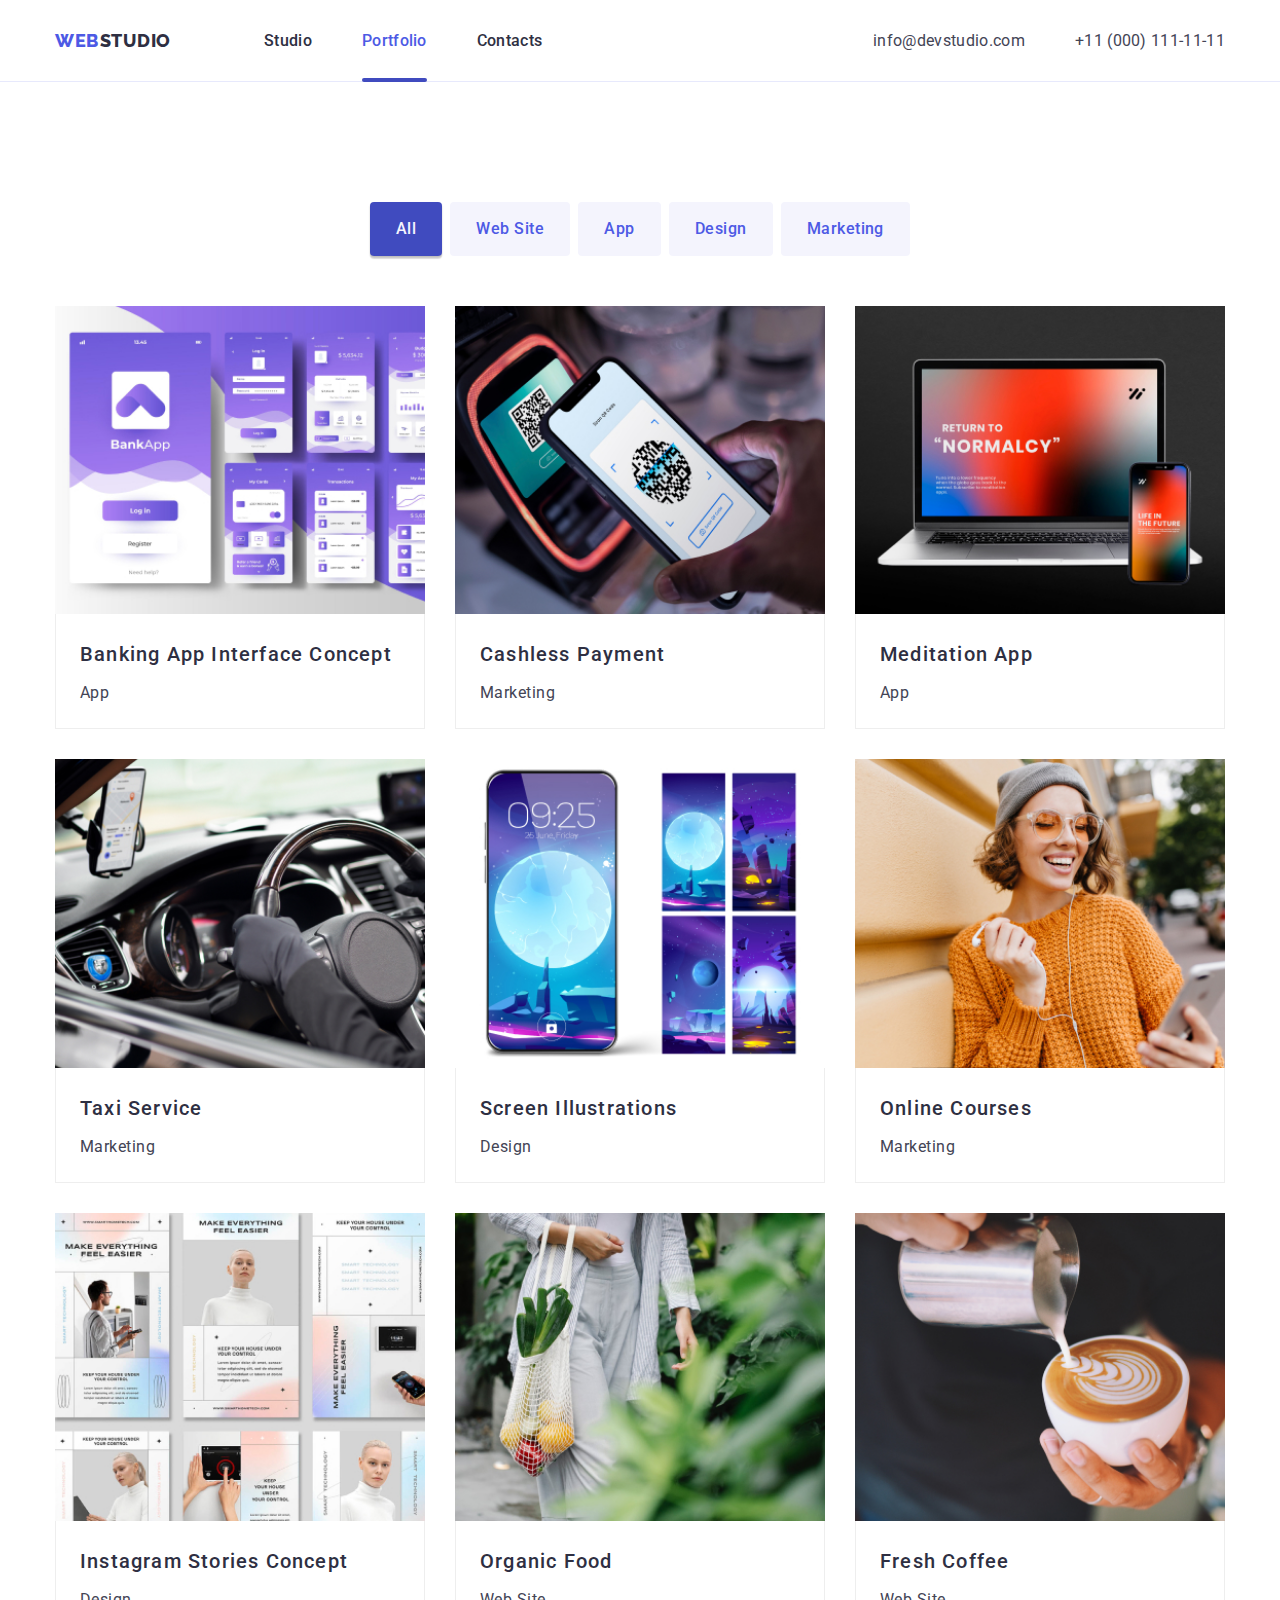
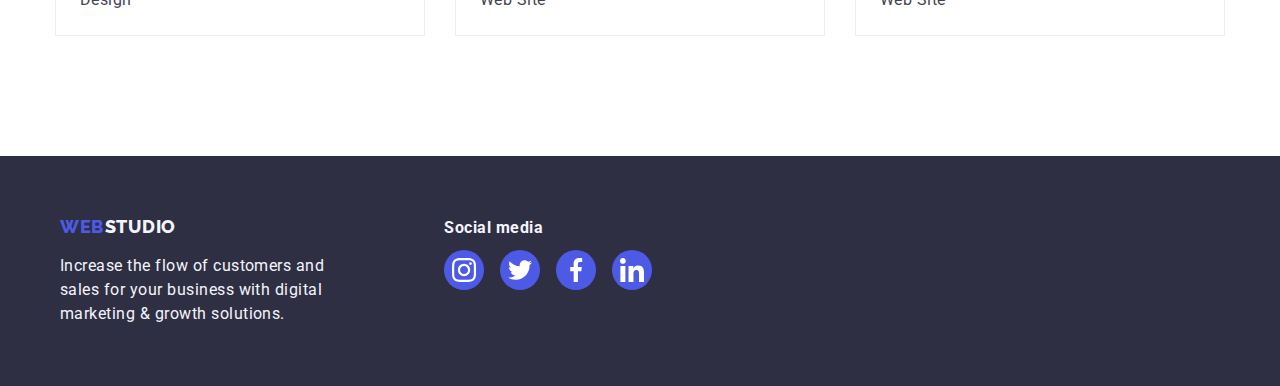
==== portfolio.html @ b4becb07 "hw5-to-hw6" ====
<!DOCTYPE html>
<html lang="en">
  <head>
    <meta charset="UTF-8" />
    <meta name="viewport" content="width=device-width, initial-scale=1.0" />
    <title>Portfolio</title>

    <!--CSS Normalize-->
    <link
      rel="stylesheet"
      href="https://cdnjs.cloudflare.com/ajax/libs/modern-normalize/2.0.0/modern-normalize.min.css"
    />
    <!--CSS-->
    <link rel="stylesheet" href="./css/style.css" />
    <link rel="preconnect" href="https://fonts.googleapis.com" />
    <link rel="preconnect" href="https://fonts.gstatic.com" crossorigin />
    <link
      rel="stylesheet"
      href="https://fonts.googleapis.com/css2?family=Raleway:wght@800&family=Roboto:wght@400;500;700;900&display=swap"
    />
  </head>
  <body>
    <!--Header-->
    <header class="page-header">
      <div class="container menu">
        <!--Navigation-->
        <nav class="navigation">
          <a class="logo-link" href="#">
            <span class="logo">WEB</span>
            <span class="studio">STUDIO</span>
          </a>

          <ul class="nav-menu list">
            <li class="item">
              <a class="page link" href="./index.html">Studio</a>
            </li>
            <li class="item">
              <a class="page link current" href="./portfolio.html">Portfolio</a>
            </li>
            <li class="item">
              <a class="page link" href="#">Contacts</a>
            </li>
          </ul>
        </nav>

        <!--Contacts-->
        <ul class="contacts-menu list">
          <li class="item">
            <a class="contact link" href="mailto:info@devstudio.com"
              >info@devstudio.com</a
            >
          </li>
          <li class="item">
            <a class="contact link" href="tel:+110001111111"
              >+11 (000) 111-11-11</a
            >
          </li>
        </ul>
      </div>
    </header>

    <main>
      <!--Section 1-->
      <section class="section">
        <div class="container">
          <ul class="filters list">
            <li class="space">
              <button type="button" class="button filter current">All</button>
            </li>
            <li class="space">
              <button type="button" class="button filter">Web Site</button>
            </li>
            <li class="space">
              <button type="button" class="button filter">App</button>
            </li>
            <li class="space">
              <button type="button" class="button filter">Design</button>
            </li>
            <li class="space">
              <button type="button" class="button filter">Marketing</button>
            </li>
          </ul>
          <!--Projecter-->
          <ul class="projects list">
            <li class="project-card">
              <a href="#" class="project link">
                <div class="card-overlay">
                  <img
                    src="./images/portfolio-images/banking-app.jpg"
                    alt="banking-app"
                    width="370"
                    height="294"
                  />
                  <p class="card-text">
                    14 Stylish and User-Friendly App Design Concepts · Task
                    Manager App · Calorie Tracker App · Exotic Fruit Ecommerce
                    App · Cloud Storage App
                  </p>
                </div>
                <div class="substrate">
                  <h2 class="name">Banking App Interface Concept</h2>
                  <p class="type">App</p>
                </div>
              </a>
            </li>
            <li class="project-card">
              <a href="#" class="project link">
                <div class="card-overlay">
                  <img
                    src="./images/portfolio-images/cashless-payment.jpg"
                    alt="cashless-payment"
                    width="370"
                    height="294"
                  />
                  <p class="card-text">
                    14 Stylish and User-Friendly App Design Concepts · Task
                    Manager App · Calorie Tracker App · Exotic Fruit Ecommerce
                    App · Cloud Storage App
                  </p>
                </div>
                <div class="substrate">
                  <h2 class="name">Cashless Payment</h2>
                  <p class="type">Marketing</p>
                </div>
              </a>
            </li>
            <li class="project-card">
              <a href="#" class="project link">
                <div class="card-overlay">
                  <img
                    src="./images/portfolio-images/meditation-app.jpg"
                    alt="meditation-app"
                    width="370"
                    height="294"
                  />
                  <p class="card-text">
                    14 Stylish and User-Friendly App Design Concepts · Task
                    Manager App · Calorie Tracker App · Exotic Fruit Ecommerce
                    App · Cloud Storage App
                  </p>
                </div>
                <div class="substrate">
                  <h2 class="name">Meditation App</h2>
                  <p class="type">App</p>
                </div>
              </a>
            </li>
            <li class="project-card">
              <a href="#" class="project link">
                <div class="card-overlay">
                  <img
                    src="./images/portfolio-images/taxi-service.jpg"
                    alt="taxi-service"
                    width="370"
                    height="294"
                  />
                  <p class="card-text">
                    14 Stylish and User-Friendly App Design Concepts · Task
                    Manager App · Calorie Tracker App · Exotic Fruit Ecommerce
                    App · Cloud Storage App
                  </p>
                </div>
                <div class="substrate">
                  <h2 class="name">Taxi Service</h2>
                  <p class="type">Marketing</p>
                </div>
              </a>
            </li>
            <li class="project-card">
              <a href="#" class="project link">
                <div class="card-overlay">
                  <img
                    src="./images/portfolio-images/screen-illustrations.jpg"
                    alt="screen-illustrations"
                    width="370"
                    height="294"
                  />
                  <p class="card-text">
                    14 Stylish and User-Friendly App Design Concepts · Task
                    Manager App · Calorie Tracker App · Exotic Fruit Ecommerce
                    App · Cloud Storage App
                  </p>
                </div>
                <div class="substrate">
                  <h2 class="name">Screen Illustrations</h2>
                  <p class="type">Design</p>
                </div>
              </a>
            </li>
            <li class="project-card">
              <a href="#" class="project link">
                <div class="card-overlay">
                  <img
                    src="./images/portfolio-images/online-courses.jpg"
                    alt="online-courses"
                    width="370"
                    height="294"
                  />
                  <p class="card-text">
                    14 Stylish and User-Friendly App Design Concepts · Task
                    Manager App · Calorie Tracker App · Exotic Fruit Ecommerce
                    App · Cloud Storage App
                  </p>
                </div>
                <div class="substrate">
                  <h2 class="name">Online Courses</h2>
                  <p class="type">Marketing</p>
                </div>
              </a>
            </li>
            <li class="project-card">
              <a href="#" class="project link">
                <div class="card-overlay">
                  <img
                    src="./images/portfolio-images/instagram-stories.jpg"
                    alt="instagram-stories"
                    width="370"
                    height="294"
                  />
                  <p class="card-text">
                    14 Stylish and User-Friendly App Design Concepts · Task
                    Manager App · Calorie Tracker App · Exotic Fruit Ecommerce
                    App · Cloud Storage App
                  </p>
                </div>
                <div class="substrate">
                  <h2 class="name">Instagram Stories Concept</h2>
                  <p class="type">Design</p>
                </div>
              </a>
            </li>
            <li class="project-card">
              <a href="#" class="project link">
                <div class="card-overlay">
                  <img
                    src="./images/portfolio-images/organic-food.jpg"
                    alt="organic-food"
                    width="370"
                    height="294"
                  />
                  <p class="card-text">
                    14 Stylish and User-Friendly App Design Concepts · Task
                    Manager App · Calorie Tracker App · Exotic Fruit Ecommerce
                    App · Cloud Storage App
                  </p>
                </div>
                <div class="substrate">
                  <h2 class="name">Organic Food</h2>
                  <p class="type">Web Site</p>
                </div>
              </a>
            </li>
            <li class="project-card">
              <a href="#" class="project link">
                <div class="card-overlay">
                  <img
                    src="./images/portfolio-images/fresh-coffee.jpg"
                    alt="fresh-coffee"
                    width="370"
                    height="294"
                  />
                  <p class="card-text">
                    14 Stylish and User-Friendly App Design Concepts · Task
                    Manager App · Calorie Tracker App · Exotic Fruit Ecommerce
                    App · Cloud Storage App
                  </p>
                </div>
                <div class="substrate">
                  <h2 class="name">Fresh Coffee</h2>
                  <p class="type">Web Site</p>
                </div>
              </a>
            </li>
          </ul>
        </div>
      </section>
    </main>

    <!--Footer-->
    <footer class="page-footer bg-footer">
      <div class="container">
        <div class="footer">
          <div class="footer-links">
            <a class="logo-link" href="#">
              <span class="logo">WEB</span>
              <span class="studio-footer">STUDIO</span>
            </a>

            <p class="footer-description">
              Increase the flow of customers and <br />
              sales for your business with digital <br />
              marketing & growth solutions.
            </p>
          </div>

          <div class="footer-block">
            <b class="social-footer">Social media</b>
            <ul class="team-social-list list">
              <li class="team-social-item">
                <a
                  class="team-social-link link"
                  href="https://instagram.com"
                  target="_blank"
                  rel="noopener noreferrer"
                >
                  <svg class="team-social-icon" width="24" height="24">
                    <use href="./images/icons.svg#icon-instagram"></use>
                  </svg>
                </a>
              </li>
              <li class="team-social-item">
                <a
                  class="team-social-link link"
                  href="https://twitter.com"
                  target="_blank"
                  rel="noopener noreferrer"
                >
                  <svg class="team-social-icon" width="24" height="24">
                    <use href="./images/icons.svg#icon-twitter"></use>
                  </svg>
                </a>
              </li>
              <li class="team-social-item">
                <a
                  class="team-social-link link"
                  href="https://facebook.com"
                  target="_blank"
                  rel="noopener noreferrer"
                >
                  <svg class="team-social-icon" width="24" height="24">
                    <use href="./images/icons.svg#icon-facebook"></use>
                  </svg>
                </a>
              </li>
              <li class="team-social-item">
                <a
                  class="team-social-link link"
                  href="https://linkedin.com"
                  target="_blank"
                  rel="noopener noreferrer"
                >
                  <svg class="team-social-icon" width="24" height="24">
                    <use href="./images/icons.svg#icon-linkedin"></use>
                  </svg>
                </a>
              </li>
            </ul>
          </div>
        </div>
      </div>
    </footer>
  </body>
</html>
---- css/style.css ----
:root {
  --iris: #4d5ae5;
  --navyblue: #2e2f42;
  --slate: #434455;
  --white: #fff;
  --cloud: #f4f4fd;
  --cornflower: #e7e9fc;
  --ocean: #404bbf;
  --green: #31d0aa;
  --lightslate: #8e8f99;
}

/*CSS RESET*/

p,
h1,
h2,
h3,
h4,
h5,
h6 {
  margin: 0;
}

ul,
ol {
  margin: 0;
  padding: 0;
}

html {
  box-sizing: border-box;
}

*,
*::before,
*::after {
  box-sizing: inherit;
}

img {
  max-width: 100%;
  height: auto;
  display: block;
}

.link {
  text-decoration: none;
  color: inherit;
}

.list {
  list-style: none;
}

body {
  font-family: "Roboto", sans-serif;
  font-size: 16px;
  letter-spacing: 0.03em;
  color: var(--slate);
  background-color: var(--white);
}

.container {
  width: 1200px;
  padding: 0 15px;
  margin: 0 auto;
}

/*Header*/

.page-header {
  border-bottom: 1px solid var(--cornflower);
}

.menu,
.navigation,
.nav-menu,
.contacts-menu {
  display: flex;
  align-items: center;
}

.logo-link {
  text-decoration: none;
  font-family: "Raleway", sans-serif;
  font-size: 0;
  font-weight: 800;
}

.logo-link > span {
  font-size: 18px;
  line-height: 1.17;
  letter-spacing: 0.04em;
}

.logo {
  color: var(--iris);
}

.studio {
  color: var(--navyblue);
}

.nav-menu {
  margin-left: 93px;
}

.nav-menu .page {
  position: relative;
}

.page::after {
  content: "";
  width: 0;
  position: absolute;
  height: 4px;
  border-radius: 2px;
  left: 0;
  bottom: -1px;
  transition: width 250ms ease-in-out, background-color 250ms ease-in-out;
}

.page.current::after {
  content: "";
  width: 100%;
  position: absolute;
  height: 4px;
  border-radius: 2px;
  left: 0;
  bottom: -1px;
  background-color: var(--ocean);
  border-color: var(--ocean);
}

.page:hover::after,
.page:focus::after {
  width: 100%;
  background-color: var(--ocean);
  border-color: var(--ocean);
}

.nav-menu .page.current:hover::after,
.nav-menu .page.current:focus::after {
  width: 100%;
}

.nav-menu .page,
.contacts-menu .contact {
  text-decoration: none;
  color: var(--navyblue);
  font-weight: 500;
  font-size: 16px;
  line-height: 1.14;
  letter-spacing: 0.02em;
  display: block;
  padding-top: 32px;
  padding-bottom: 31px;
  transition: color 250ms ease-in-out;
}

.contacts-menu .contact {
  color: var(--slate);
  font-weight: 400;
}

.nav-menu .page:hover,
.nav-menu .page:focus,
.nav-menu .page.current,
.contacts-menu .contact:hover,
.contacts-menu .contact:focus {
  color: var(--iris);
}

/*Contacts*/
.contacts-menu {
  margin-left: auto;
}

.nav-menu .item:not(:last-child),
.contacts-menu .item:not(:last-child) {
  margin-right: 50px;
}

.contacts-menu .contact {
  color: var(--slate);
  font-weight: 400;
}

/*Section 1*/

.bg-hero {
  background-color: var(--navyblue);
}

.hero {
  padding: 200px 0;
  text-align: center;
  height: 600px;

  background-image: linear-gradient(
      rgba(46, 47, 66, 0.7),
      rgba(46, 47, 66, 0.7)
    ),
    url(../images/hero-bg.png);
  background-repeat: no-repeat;
  background-position: center;
  background-size: cover;
}

.hero-title {
  font-size: 56px;
  text-align: center;
  line-height: 1.07;
  letter-spacing: 0.04em;
  font-weight: 700;
  color: var(--white);
  margin-bottom: 30px;
}

.button {
  border-color: transparent;
  font-family: inherit;
  font-weight: 500;
  border-radius: 4px;
  letter-spacing: 0.03em;
  cursor: pointer;
  font-size: 16px;

  transition: background-color 250ms cubic-bezier(0.4, 0, 0.2, 1),
    box-shadow 250ms cubic-bezier(0.4, 0, 0.2, 1);
}

.button.primary {
  background-color: var(--iris);
  color: var(--white);
  line-height: 1.87;
  letter-spacing: 0.06em;
  padding: 16px 32px;
  box-shadow: 0px 4px 4px rgba(0, 0, 0, 0.15);
}

.button.primary:hover,
.button.primary:focus {
  background-color: var(--ocean);
  box-shadow: 0px 3px 1px rgba(0, 0, 0, 0.1), 0px 1px 2px rgba(0, 0, 0, 0.8),
    0px 2px 2px rgba(0, 0, 0, 0.12);
}

.filters {
  display: flex;
  justify-content: center;
  margin-bottom: 50px;
}

.filters .space + .space {
  margin-left: 8px;
}

.button.filter {
  background-color: var(--cloud);
  color: var(--iris);
  line-height: 1.62;
  padding: 12px 24px;
}

.button.filter:hover,
.button.filter:focus,
.button.filter.current {
  background-color: var(--ocean);
  color: var(--cloud);
  box-shadow: 0px 3px 1px rgba(0, 0, 0, 0.1), 0px 1px 2px rgba(0, 0, 0, 0.08),
    0px 2px 2px rgba(0, 0, 0, 0.12);
}

/*Section 2*/

.benefits .title {
  color: var(--navyblue);
  font-size: 20px;
  font-weight: 500;
  margin-bottom: 10px;
  line-height: 1.14;
}

.benefits .description {
  color: var(--slate);
  font-size: 16px;
  font-weight: 400;
  line-height: 1.71;
}

.benefits {
  display: flex;
  flex-wrap: wrap;
  margin-left: -30px;
  margin-top: -30px;
}

.benefits .item {
  flex-basis: calc(100% / 4 - 30px);
  margin-left: 30px;
  margin-top: 30px;
}

/*Section 2 SVG*/

.benefits-container {
  width: 264px;
  height: 112px;

  border-radius: 4px;
  background-color: var(--cloud);

  display: flex;
  align-items: center;
  justify-content: center;

  margin-bottom: 8px;
}

.benefits-icon {
  fill: currentColor;
}

/*Section 3*/

.section {
  padding-top: 120px;
  padding-bottom: 120px;
}

.section.no-top-padding {
  padding-top: 0;
}

.section-title {
  color: var(--navyblue);
  text-align: center;
  font-size: 36px;
  font-weight: 700;
  line-height: 1.17;
  margin-bottom: 50px;
}

.what-we-do {
  display: flex;
  flex-wrap: wrap;
  margin-left: -30px;
  margin-top: -30px;
}

.what-we-do .item {
  flex-basis: calc(100% / 3 - 30px);
  margin-left: 30px;
  margin-top: 30px;
}

/*Section 4*/

.bg-team {
  background-color: var(--cloud);
}

.team {
  display: flex;
  flex-wrap: wrap;
  margin-top: -30px;
  margin-left: -30px;
}

.team .item {
  flex-basis: calc(100% / 4 - 30px);
  margin-left: 30px;
  padding-bottom: 30px;
  background-color: var(--white);
  border-radius: 0px 0px 4px 4px;
  box-shadow: 0px 3px 1px rgba(0, 0, 0, 0.1), 0px 1px 2px rgba(0, 0, 0, 0.08),
    0px 2px 2px rgba(0, 0, 0, 0.12);
}

.team .name,
.team .position {
  text-align: center;
  line-height: 1.19;
}

.team .name {
  color: var(--navyblue);
  font-size: 20px;
  font-weight: 500;
  letter-spacing: 0.02em;
  padding-top: 30px;
  padding-bottom: 10px;
}

.team .position {
  color: var(--slate);
  font-size: 16px;
  font-weight: 400;
}

/*Section 4 SVG*/

.team-social-list {
  display: flex;
  justify-content: center;

  gap: 24px;
  padding-top: 10px;
}

.team-social-item {
  width: 40px;
  height: 40px;
}

.team-social-link {
  width: 100%;
  height: 100%;
  border-radius: 50%;

  color: var(--white);
  background-color: var(--iris);

  display: flex;
  align-items: center;
  justify-content: center;

  transition: background-color 250ms cubic-bezier(0.4, 0, 0.2, 1);
}

.team-social-icon {
  fill: currentColor;
}

.team-social-link:hover,
.team-social-link:focus {
  background-color: var(--ocean);
}

.substrate {
  background-color: var(--white);
  padding: 20px 24px;
  border: 1px solid #eeeeee;
  border-top: 0;
}

.projects.list {
  display: flex;
  flex-wrap: wrap;
  margin-left: -30px;
  margin-top: -30px;
}

.project-card {
  flex-basis: calc(100% / 3 - 30px);
  margin-left: 30px;
  margin-top: 30px;

  transition: box-shadow 250ms cubic-bezier(0.4, 0, 0.2, 1);
}

.project-card:hover {
  box-shadow: 0px 2px 1px 0px rgba(46, 47, 66, 0.08),
    0px 1px 1px 0px rgba(46, 47, 66, 0.16),
    0px 1px 6px 0px rgba(46, 47, 66, 0.08);
}

.card-overlay {
  position: relative;
  overflow: hidden;
}

.card-text {
  position: absolute;
  top: 0;
  height: 100%;
  width: 100%;
  padding: 40px;
  font-size: 16px;
  color: var(--cloud);
  background-color: var(--iris);

  transform: translateY(101%);
  transition: transform 250ms ease-in-out;
}

.project-card:hover .card-text {
  transform: translateY(0);
}

.project .name {
  font-size: 20px;
  font-weight: 500;
  line-height: 2;
  letter-spacing: 0.06em;
  color: var(--navyblue);
  margin-bottom: 4px;
}

.project .type {
  color: var(--slate);
  font-weight: 400;
  font-size: 16px;
  line-height: 1.87;
}

/*Section 5 Customers*/

.customers-list {
  display: flex;
  gap: 30px;
}

.customers-item {
  flex-basis: calc(100% / 6 - 25px);
  height: 90px;
}

.customers-link {
  width: 100%;
  height: 100%;
  border-radius: 4px;
  border: 1px solid var(--lightslate);

  color: var(--lightslate);

  display: flex;
  align-items: center;
  justify-content: center;

  transition: color 250ms cubic-bezier(0.4, 0, 0.2, 1),
    border-color 250ms cubic-bezier(0.4, 0, 0.2, 1);
}

.customers-icon {
  fill: currentColor;
  width: 100px;
  height: 60px;
}

.customers-link:hover,
.customers-link:focus {
  color: var(--ocean);
  border-color: var(--ocean);
}

/*Footer*/

.studio-footer {
  color: var(--cloud);
}

.footer-description {
  color: var(--cloud);
  line-height: 1.5;
  font-size: 16px;
  padding-top: 17px;
}

.page-footer {
  padding: 60px 0 60px 60px;
  background-color: var(--navyblue);
}

/*Social Media Footer*/

.footer {
  display: flex;
  flex-wrap: wrap;
  margin-top: -12px;
  margin-left: -50px;
  align-items: baseline;
}

.social-footer {
  color: var(--cloud);
  line-height: 1.5;
}

.footer-block {
  margin-left: 120px;
}

.footer-links {
  margin-top: 12px;
  margin-left: 25px;
}

.footer-block .team-social-list {
  display: flex;
  justify-content: center;
  gap: 16px;
  padding-top: 10px;
}

.footer-block .team-social-link:hover,
.team-social-link:focus {
  background-color: var(--green);
}

/* MODAL WINDOW */

.backdrop {
  position: fixed;
  top: 0%;
  left: 0;
  width: 100%;
  height: 100%;
  background-color: rgba(0, 0, 0, 0.2);
  opacity: 1;

  transition: opacity 250ms cubic-bezier(0.4, 0, 0.2, 1);
}

.modal {
  position: absolute;
  top: 50%;
  left: 50%;
  border-radius: 4px;
  min-width: 408px;
  min-height: 584px;
  background-color: var(--white);

  transform: translate(-50%, -50%) scale(1);
  transition: transform 250ms cubic-bezier(0.4, 0, 0.2, 1);
}

.backdrop.is-hidden .modal {
  transform: translate(-50%, -50) scale(0);
}

.modal-close {
  position: absolute;
  top: 24px;
  right: 24px;
  padding: 0px;

  display: flex;
  justify-content: center;
  align-items: center;

  width: 24px;
  height: 24px;

  background-color: var(--cornflower);
  color: black;
  border: 1px solid rgba(0, 0, 0, 0.1);
  border-radius: 15px;
  cursor: pointer;

  transition: color 250ms cubic-bezier(0.4, 0, 0.2, 1),
    background-color 250ms ease-in-out;
}

.modal-close-icon {
  fill: currentColor;
}

.modal-close:hover,
.modal-close:focus {
  color: var(--white);
  background-color: var(--ocean);
}

.is-hidden {
  visibility: none;
  opacity: 0;
  pointer-events: none;
}
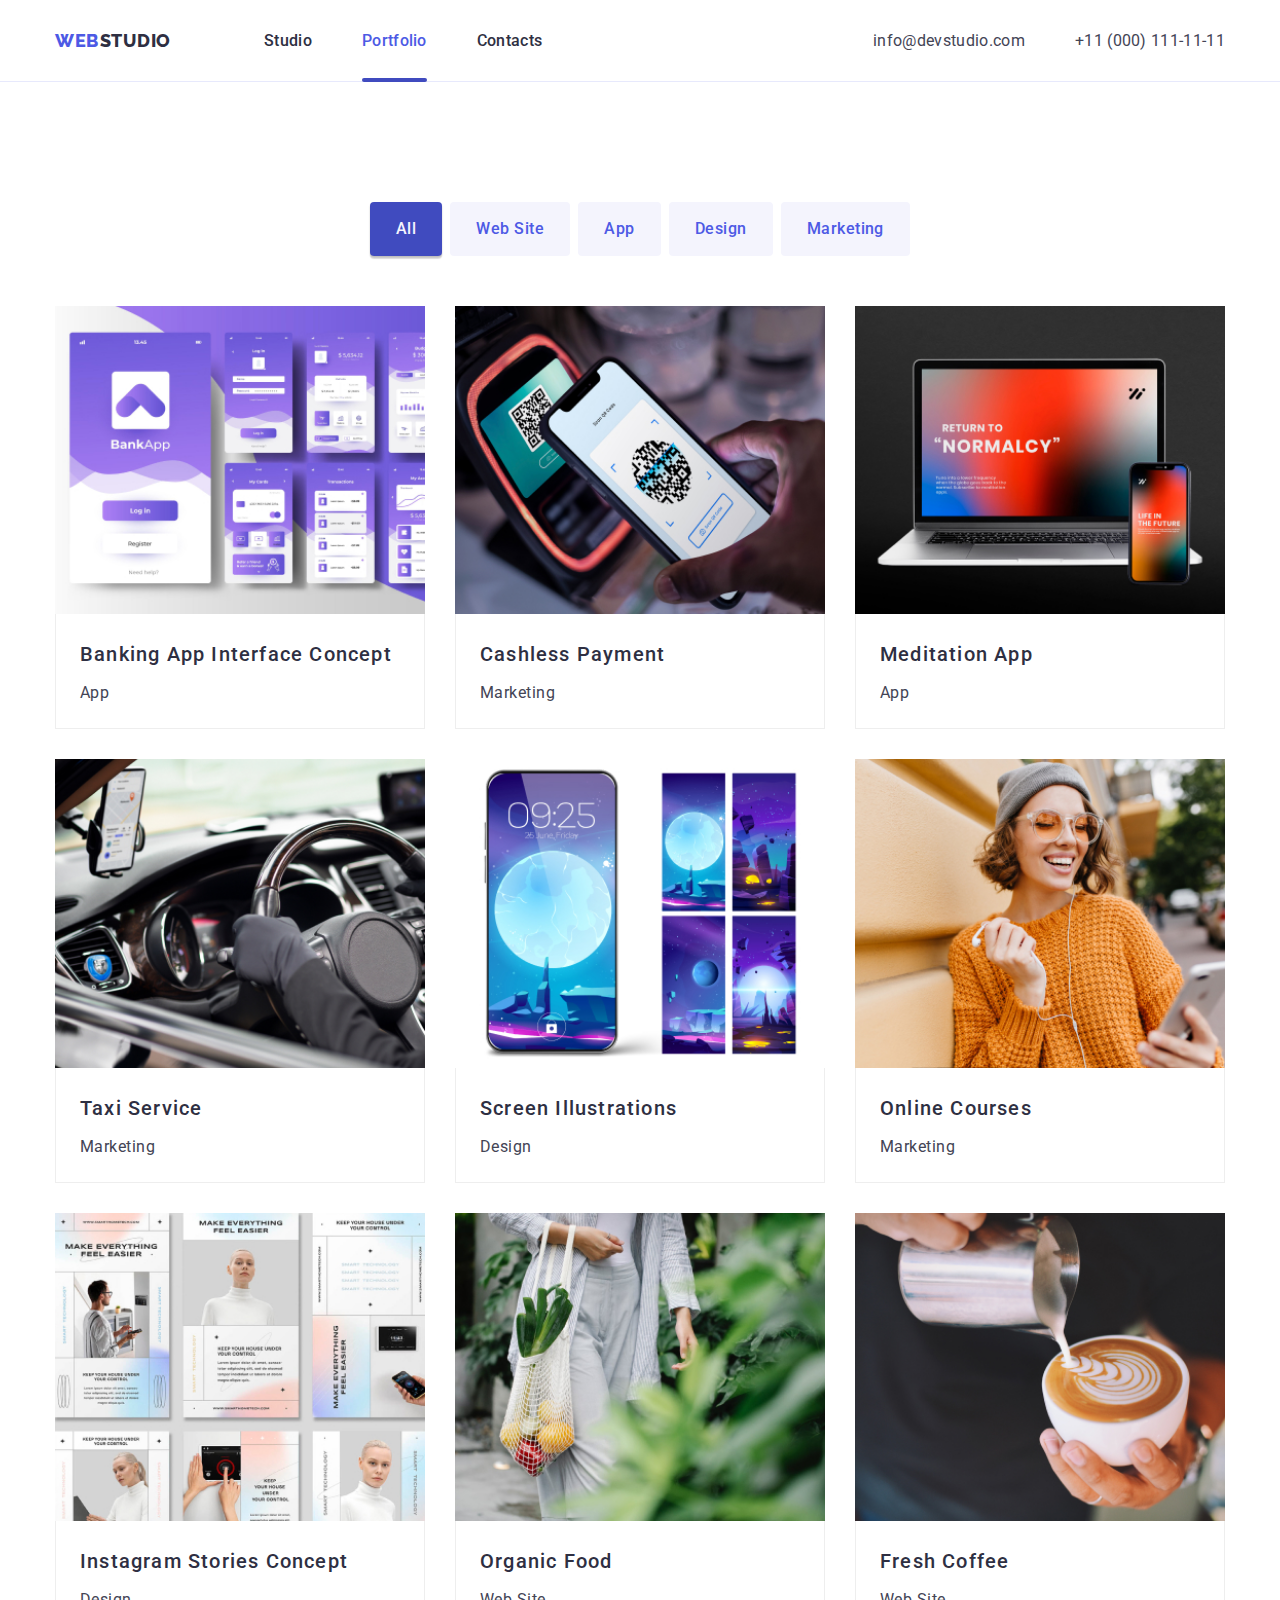
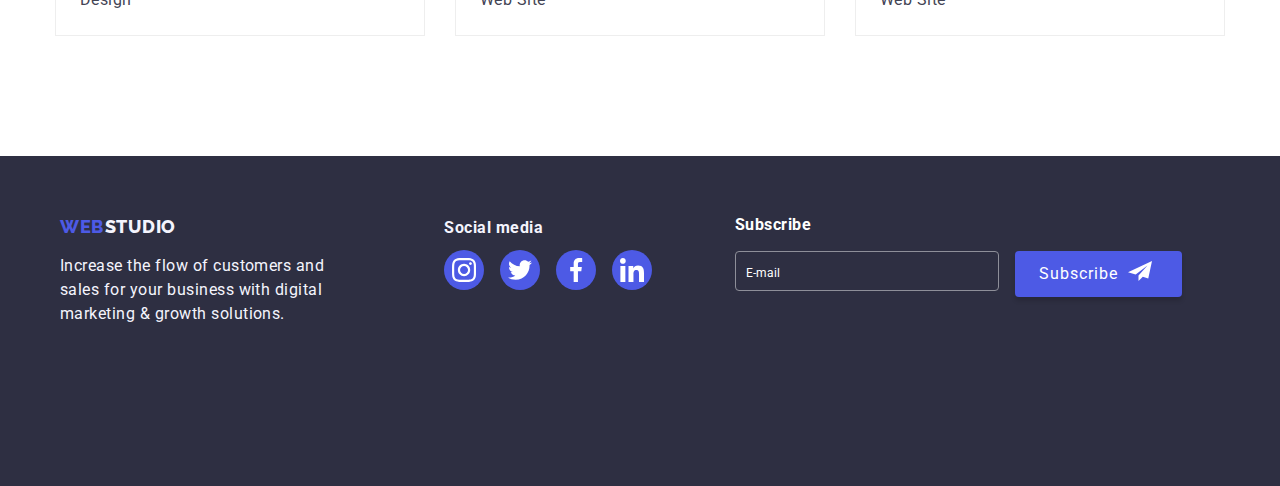
==== commit a53f4ee6: "HW6 update subscribe footer" ====
--- a/portfolio.html
+++ b/portfolio.html
@@ -347,6 +347,31 @@
             </ul>
           </div>
         </div>
+
+        <!-- Subscribe Form -->
+        <div class="subscribe-footer">
+          <b class="subscribe-title">Subscribe</b>
+          <form name="email-form">
+            <div class="email-wrap">
+              <label class="email-field">
+                <input
+                  class="email-input"
+                  type="text"
+                  name="email-name"
+                  placeholder="E-mail"
+                />
+              </label>
+            </div>
+            <div class="subscribe-block">
+              <button class="subscribe-modal" type="submit">
+                Subscribe
+                <svg class="subscribe-icon" width="24" height="24">
+                  <use href="./images/icons.svg#icon-subscribe"></use>
+                </svg>
+              </button>
+            </div>
+          </form>
+        </div>
       </div>
     </footer>
   </body>
--- a/css/style.css
+++ b/css/style.css
@@ -600,6 +600,84 @@
   background-color: var(--green);
 }
 
+/* Subscribe Footer */
+.subscribe-footer {
+  position: relative;
+  display: flex;
+  flex-wrap: wrap;
+  margin-bottom: 100px;
+  margin-left: 650px;
+  align-items: baseline;
+}
+
+.subscribe-title {
+  position: absolute;
+  margin-top: -110px;
+  color: var(--white);
+}
+
+.email-wrap {
+  position: relative;
+  display: flex;
+}
+
+.email-field {
+  position: absolute;
+  margin-top: -75px;
+}
+
+.email-input {
+  display: block;
+  border: 1px solid var(--lightslate);
+  border-radius: 4px;
+  width: 264px;
+  height: 40px;
+  padding: 10px;
+  background-color: transparent;
+  outline: transparent;
+  color: var(--white);
+
+  transition: border-color 250ms cubic-bezier(0.4, 0, 0.2, 1);
+}
+
+.email-input::placeholder {
+  font-size: 12px;
+  color: var(--white);
+}
+
+.subscribe-block {
+  position: relative;
+}
+
+.subscribe-modal {
+  position: absolute;
+  margin: -75px 0 0 280px;
+  background-color: var(--iris);
+  color: var(--white);
+  line-height: 1.87;
+  letter-spacing: 0.06em;
+
+  border: 4px;
+  border-radius: 4px;
+  padding: 8px 64px 8px 24px;
+  box-shadow: 0px 4px 4px rgba(0, 0, 0, 0.15);
+
+  transition: background-color 250ms cubic-bezier(0.4, 0, 0.2, 1);
+}
+
+.subscribe-modal:hover,
+.subscribe-modal:focus {
+  background-color: var(--ocean);
+  box-shadow: 0px 3px 1px rgba(0, 0, 0, 0.1), 0px 1px 2px rgba(0, 0, 0, 0.8),
+    0px 2px 2px rgba(0, 0, 0, 0.12);
+}
+
+.subscribe-icon {
+  fill: var(--white);
+  position: absolute;
+  margin-left: 10px;
+}
+
 /* MODAL WINDOW */
 
 .backdrop {
@@ -615,6 +693,8 @@
 }
 
 .modal {
+  padding: 40px;
+
   position: absolute;
   top: 50%;
   left: 50%;
@@ -627,6 +707,14 @@
   transition: transform 250ms cubic-bezier(0.4, 0, 0.2, 1);
 }
 
+.modal-title {
+  font-weight: 700;
+  font-size: 20px;
+  text-align: center;
+  color: var(--navyblue);
+  margin: 24px 0 34px 0;
+}
+
 .backdrop.is-hidden .modal {
   transform: translate(-50%, -50) scale(0);
 }
@@ -669,3 +757,121 @@
   opacity: 0;
   pointer-events: none;
 }
+
+/* MODAL FORM */
+
+.form-field {
+  display: block;
+  position: relative;
+}
+
+.form-label {
+  position: absolute;
+  top: -16px;
+  font-size: 12px;
+  line-height: 0.87px;
+  letter-spacing: 0.01em;
+}
+
+.form-input,
+.form-textarea {
+  display: block;
+  width: 100%;
+  margin-bottom: 29px;
+  padding: 11px 16px 11px 40px;
+  border: 1px solid rgba(46, 47, 66, 0.4);
+  border-radius: 4px;
+
+  line-height: 0.87px;
+  letter-spacing: 0.01em;
+
+  color: var(--navyblue);
+  transition: border-color 250ms cubic-bezier(0.4, 0, 0.2, 1);
+}
+
+.form-input:hover,
+.form-input:focus,
+.form-textarea:hover,
+.form-textarea:focus {
+  outline: none;
+  border-color: var(--iris);
+}
+
+.form-textarea {
+  padding-left: 16px;
+  height: 120px;
+  resize: none;
+}
+
+.form-textarea::placeholder {
+  color: var(--lightslate);
+  font-size: 12px;
+}
+
+.form-icon {
+  position: absolute;
+  top: 50%;
+  left: 12px;
+  transform: translateY(-50%);
+  fill: var(--navyblue);
+  transition: fill 250ms cubic-bezier(0.4, 0, 0.2, 1);
+}
+
+.form-input:hover + .form-icon,
+.form-input:focus + .form-icon {
+  fill: var(--iris);
+}
+
+.form-agreement {
+  display: flex;
+  justify-content: center;
+  align-items: center;
+  margin-bottom: 34px;
+  margin-left: -12px;
+}
+
+.form-checkbox-icon {
+  fill: none;
+  border: 2px solid var(--navyblue, rgba(46, 47, 66, 0.4));
+  border-radius: 2px;
+  margin-right: 7px;
+
+  transition: border-color 250ms cubic-bezier(0.4, 0, 0.2, 1),
+    background-color 250ms cubic-bezier(0.4, 0, 0.2, 1),
+    fill 250ms cubic-bezier(0.4, 0, 0.2, 1);
+}
+
+.form-checkbox:checked + .form-checkbox-icon {
+  background-color: var(--iris);
+  border-color: var(--iris);
+  fill: var(--white);
+}
+
+.form-terms {
+  color: var(--iris);
+}
+
+.button-modal {
+  display: block;
+  margin: 0 auto;
+  margin-top: 24px;
+
+  background-color: var(--iris);
+  color: var(--white);
+  line-height: 1.87;
+  letter-spacing: 0.06em;
+
+  border: 4px;
+  border-radius: 4px;
+  padding: 16px 64px;
+  box-shadow: 0px 4px 4px rgba(0, 0, 0, 0.15);
+
+  transition: background-color 250ms cubic-bezier(0.4, 0, 0.2, 1);
+}
+
+.button-modal:hover,
+.button-modal:focus {
+  background-color: var(--ocean);
+  box-shadow: 0px 3px 1px rgba(0, 0, 0, 0.1), 0px 1px 2px rgba(0, 0, 0, 0.8),
+    0px 2px 2px rgba(0, 0, 0, 0.12);
+}
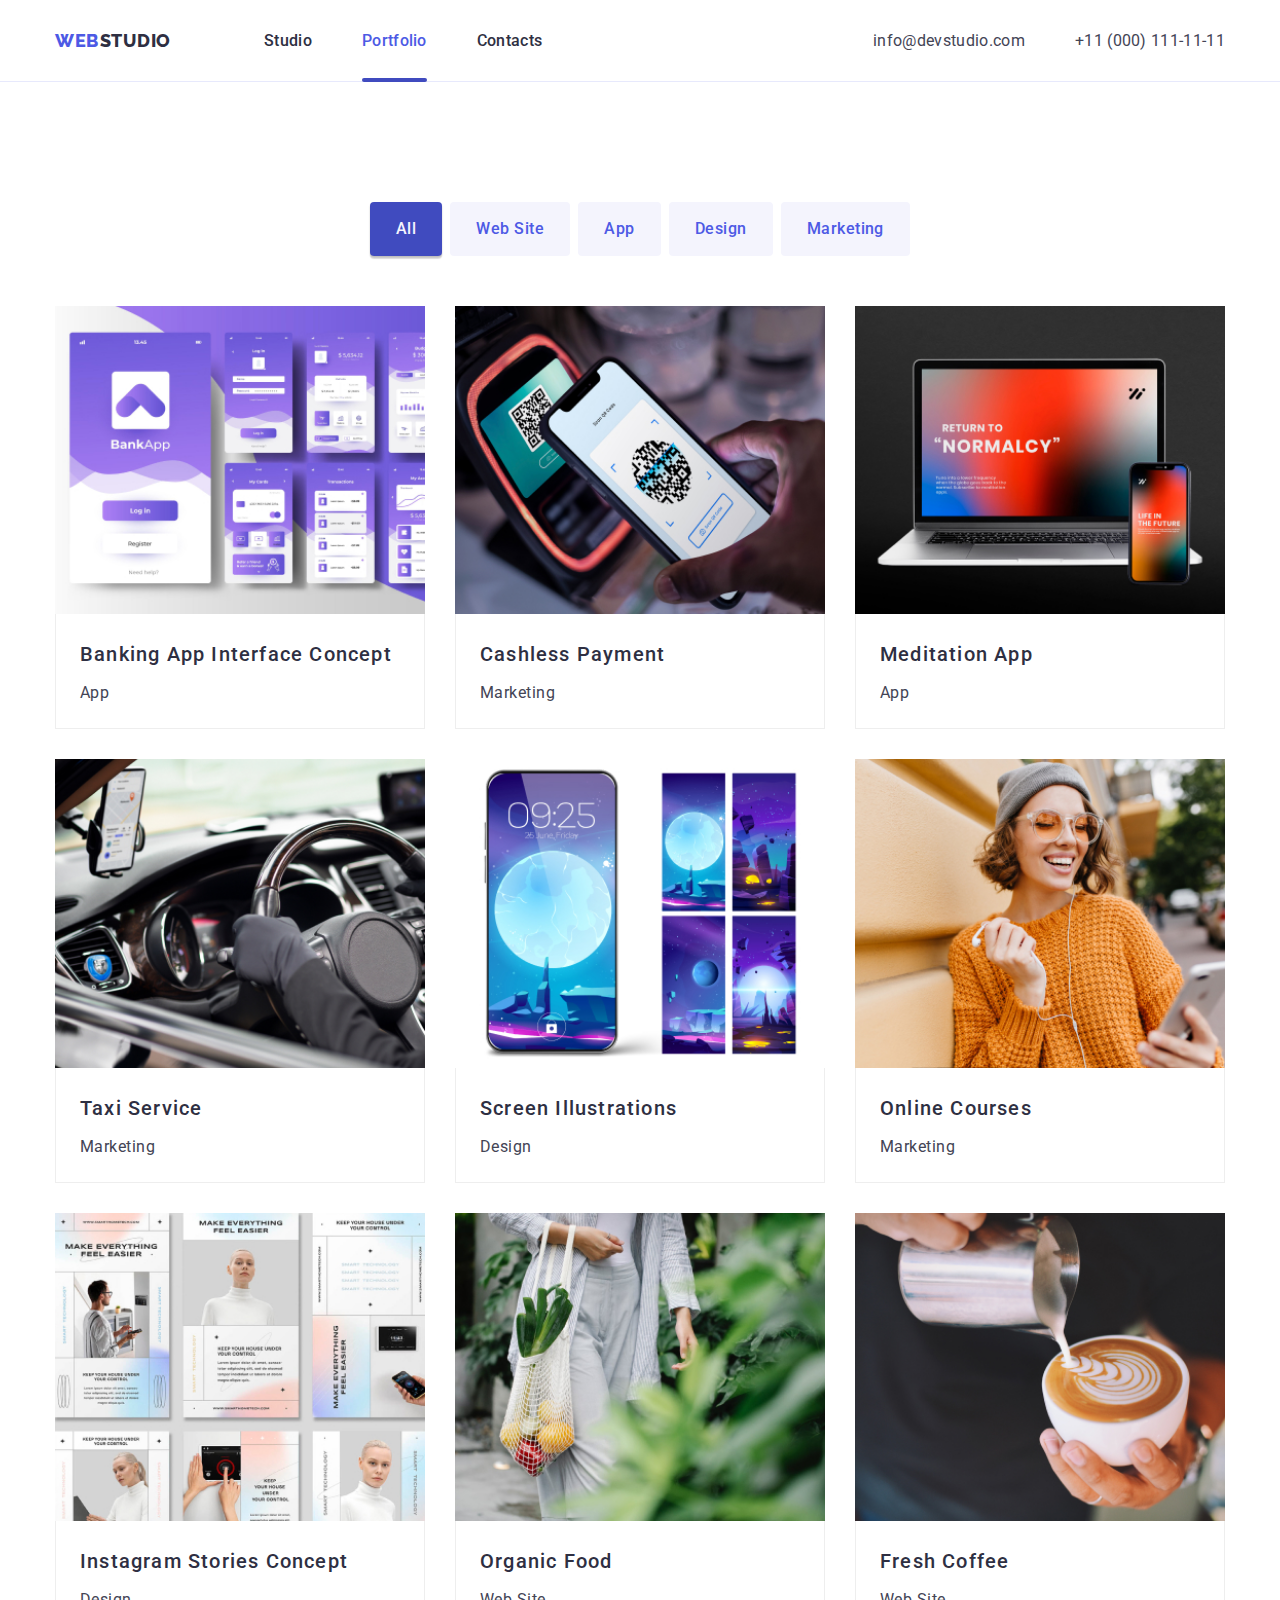
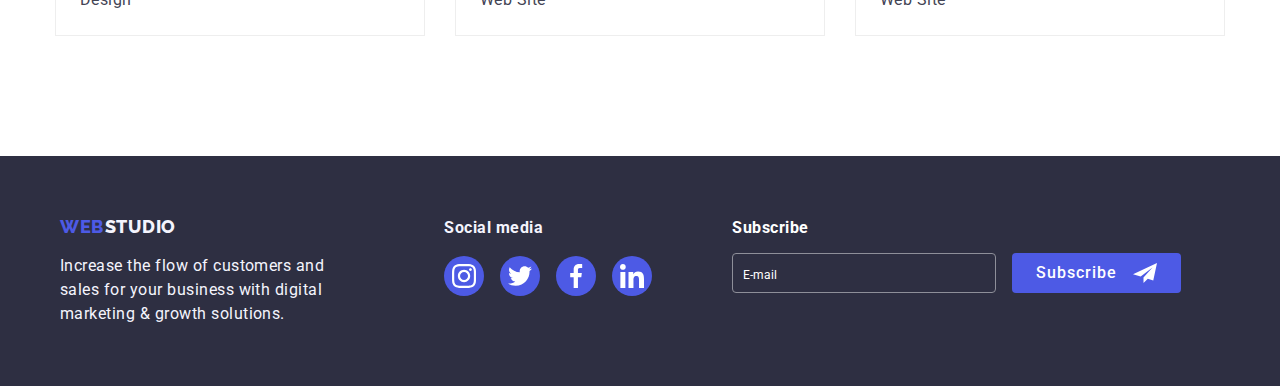
==== commit b4697ed4: "update" ====
--- a/portfolio.html
+++ b/portfolio.html
@@ -346,31 +346,31 @@
               </li>
             </ul>
           </div>
-        </div>
-
-        <!-- Subscribe Form -->
-        <div class="subscribe-footer">
-          <b class="subscribe-title">Subscribe</b>
-          <form name="email-form">
-            <div class="email-wrap">
+
+          <!-- Subscribe Form -->
+          <div class="subscribe-footer">
+            <b class="subscribe-title">Subscribe</b>
+            <form name="email-form">
               <label class="email-field">
                 <input
                   class="email-input"
                   type="text"
                   name="email-name"
                   placeholder="E-mail"
+                  required
                 />
               </label>
-            </div>
-            <div class="subscribe-block">
-              <button class="subscribe-modal" type="submit">
-                Subscribe
-                <svg class="subscribe-icon" width="24" height="24">
-                  <use href="./images/icons.svg#icon-subscribe"></use>
-                </svg>
-              </button>
-            </div>
-          </form>
+
+              <div class="subscribe-block">
+                <button class="subscribe-modal" type="submit">
+                  Subscribe
+                  <svg class="subscribe-icon" width="24" height="24">
+                    <use href="./images/icons.svg#icon-subscribe"></use>
+                  </svg>
+                </button>
+              </div>
+            </form>
+          </div>
         </div>
       </div>
     </footer>
--- a/css/style.css
+++ b/css/style.css
@@ -592,7 +592,7 @@
   display: flex;
   justify-content: center;
   gap: 16px;
-  padding-top: 10px;
+  padding-top: 16px;
 }
 
 .footer-block .team-social-link:hover,
@@ -602,37 +602,30 @@
 
 /* Subscribe Footer */
 .subscribe-footer {
-  position: relative;
-  display: flex;
-  flex-wrap: wrap;
-  margin-bottom: 100px;
-  margin-left: 650px;
-  align-items: baseline;
+  width: 453px;
+  height: 80px;
+  flex-shrink: 0;
+  margin-left: 80px;
 }
 
 .subscribe-title {
-  position: absolute;
-  margin-top: -110px;
   color: var(--white);
 }
 
-.email-wrap {
-  position: relative;
-  display: flex;
-}
-
 .email-field {
-  position: absolute;
-  margin-top: -75px;
+  margin-top: 16px;
+  margin-bottom: 32px;
 }
 
 .email-input {
   display: block;
   border: 1px solid var(--lightslate);
   border-radius: 4px;
+  margin-top: 16px;
   width: 264px;
   height: 40px;
   padding: 10px;
+
   background-color: transparent;
   outline: transparent;
   color: var(--white);
@@ -646,21 +639,28 @@
 }
 
 .subscribe-block {
-  position: relative;
+  margin-left: 280px;
+  margin-top: -40px;
 }
 
 .subscribe-modal {
-  position: absolute;
-  margin: -75px 0 0 280px;
   background-color: var(--iris);
+  height: 40px;
+
+  display: inline-flex;
+  justify-content: center;
+  align-items: center;
+  cursor: pointer;
+
   color: var(--white);
   line-height: 1.87;
   letter-spacing: 0.06em;
+  font-weight: 500;
 
   border: 4px;
   border-radius: 4px;
-  padding: 8px 64px 8px 24px;
-  box-shadow: 0px 4px 4px rgba(0, 0, 0, 0.15);
+  padding: 8px 24px;
+  gap: 16px;
 
   transition: background-color 250ms cubic-bezier(0.4, 0, 0.2, 1);
 }
@@ -674,8 +674,6 @@
 
 .subscribe-icon {
   fill: var(--white);
-  position: absolute;
-  margin-left: 10px;
 }
 
 /* MODAL WINDOW */
@@ -693,14 +691,13 @@
 }
 
 .modal {
-  padding: 40px;
-
+  padding: 72px 24px 24px 24px;
   position: absolute;
   top: 50%;
   left: 50%;
   border-radius: 4px;
-  min-width: 408px;
-  min-height: 584px;
+  width: 408px;
+  height: 584px;
   background-color: var(--white);
 
   transform: translate(-50%, -50%) scale(1);
@@ -708,11 +705,11 @@
 }
 
 .modal-title {
-  font-weight: 700;
-  font-size: 20px;
+  font-weight: 500;
+  font-size: 16px;
   text-align: center;
   color: var(--navyblue);
-  margin: 24px 0 34px 0;
+  margin-bottom: 34px;
 }
 
 .backdrop.is-hidden .modal {
@@ -801,6 +798,7 @@
   padding-left: 16px;
   height: 120px;
   resize: none;
+  margin-bottom: 16px;
 }
 
 .form-textarea::placeholder {
@@ -824,15 +822,14 @@
 
 .form-agreement {
   display: flex;
-  justify-content: center;
   align-items: center;
-  margin-bottom: 34px;
+  margin-bottom: 24px;
   margin-left: -12px;
 }
 
 .form-checkbox-icon {
   fill: none;
-  border: 2px solid var(--navyblue, rgba(46, 47, 66, 0.4));
+  border: 1px solid var(--navyblue, rgba(46, 47, 66, 0.4));
   border-radius: 2px;
   margin-right: 7px;
 
@@ -847,14 +844,25 @@
   fill: var(--white);
 }
 
+.agree-desc {
+  font-size: 12px;
+  color: var(--lightslate);
+}
+
 .form-terms {
   color: var(--iris);
 }
 
+.button-modal-block {
+  display: flex;
+  align-items: center;
+  justify-content: center;
+  width: 100%;
+}
+
 .button-modal {
-  display: block;
-  margin: 0 auto;
-  margin-top: 24px;
+  width: 169px;
+  height: 56px;
 
   background-color: var(--iris);
   color: var(--white);
@@ -863,7 +871,7 @@
 
   border: 4px;
   border-radius: 4px;
-  padding: 16px 64px;
+  padding: 16px 32px;
   box-shadow: 0px 4px 4px rgba(0, 0, 0, 0.15);
 
   transition: background-color 250ms cubic-bezier(0.4, 0, 0.2, 1);
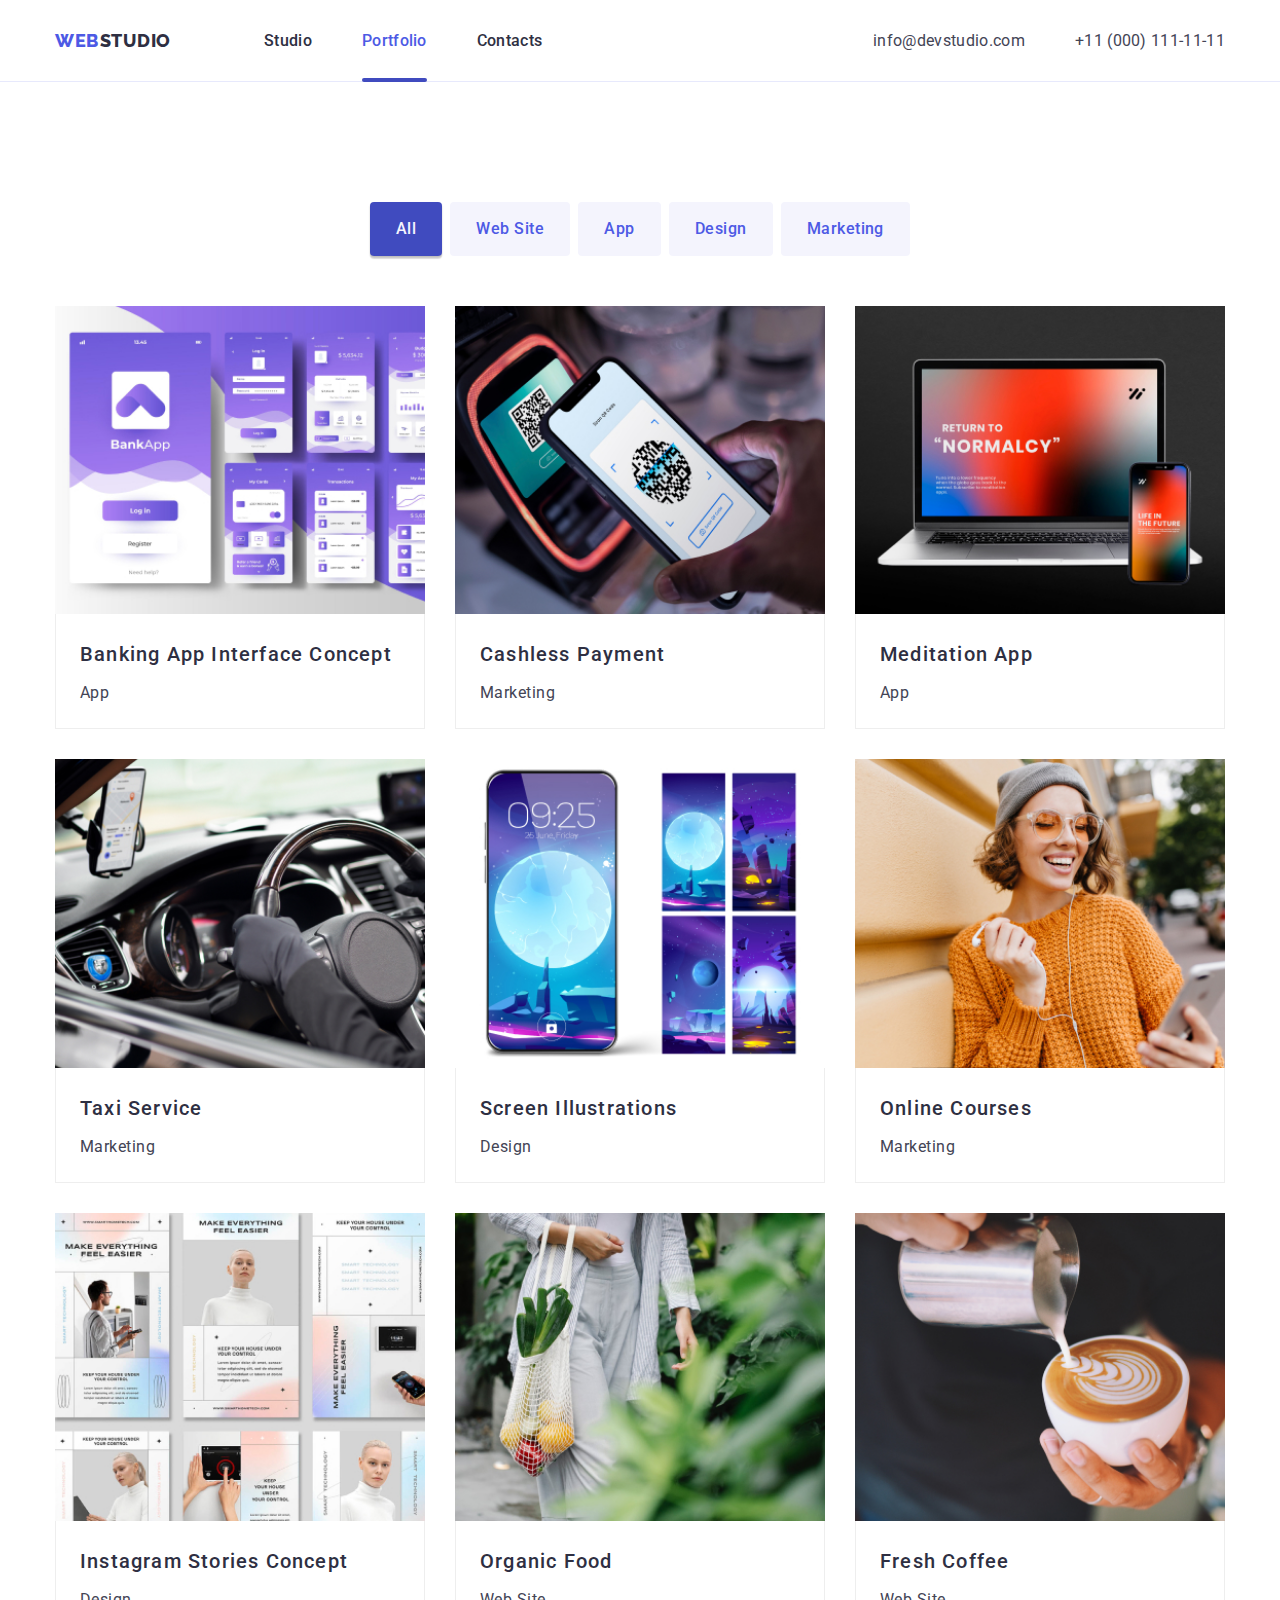
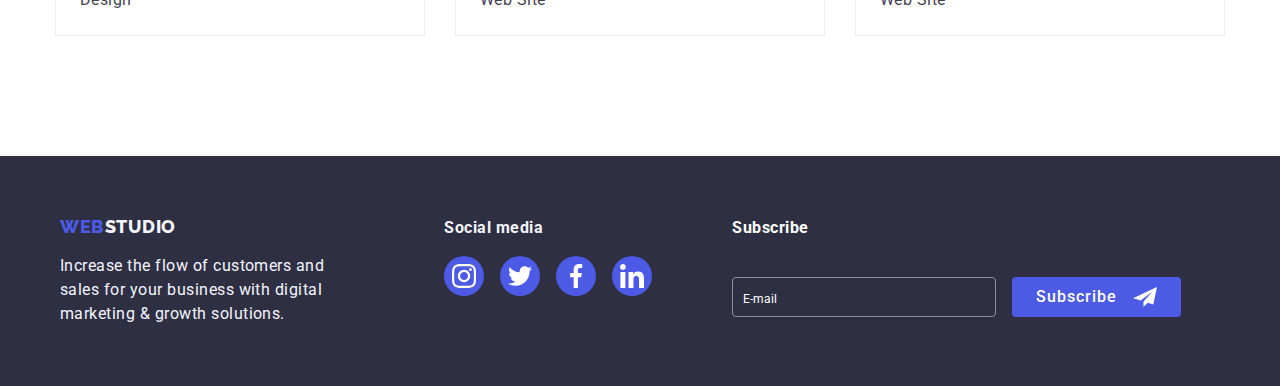
==== commit a634512a: "updated code hw6" ====
--- a/portfolio.html
+++ b/portfolio.html
@@ -350,7 +350,7 @@
           <!-- Subscribe Form -->
           <div class="subscribe-footer">
             <b class="subscribe-title">Subscribe</b>
-            <form name="email-form">
+            <form class="email-form" name="email-form">
               <label class="email-field">
                 <input
                   class="email-input"
@@ -361,14 +361,14 @@
                 />
               </label>
 
-              <div class="subscribe-block">
-                <button class="subscribe-modal" type="submit">
-                  Subscribe
-                  <svg class="subscribe-icon" width="24" height="24">
-                    <use href="./images/icons.svg#icon-subscribe"></use>
-                  </svg>
-                </button>
-              </div>
+              <!-- <div class="subscribe-block"> -->
+              <button class="subscribe-modal" type="submit">
+                Subscribe
+                <svg class="subscribe-icon" width="24" height="24">
+                  <use href="./images/icons.svg#icon-subscribe"></use>
+                </svg>
+              </button>
+              <!-- </div> -->
             </form>
           </div>
         </div>
--- a/css/style.css
+++ b/css/style.css
@@ -605,16 +605,28 @@
   width: 453px;
   height: 80px;
   flex-shrink: 0;
+
+  display: flex;
+  flex-direction: column;
+  display: block;
+  align-items: flex-end;
   margin-left: 80px;
+}
+
+.subscribe-footer form {
+  display: flex;
+  align-items: flex-end;
 }
 
 .subscribe-title {
   color: var(--white);
 }
 
-.email-field {
-  margin-top: 16px;
-  margin-bottom: 32px;
+.email-form {
+  display: inline-flex;
+  width: 453px;
+  height: 80px;
+  flex-shrink: 0;
 }
 
 .email-input {
@@ -638,11 +650,6 @@
   color: var(--white);
 }
 
-.subscribe-block {
-  margin-left: 280px;
-  margin-top: -40px;
-}
-
 .subscribe-modal {
   background-color: var(--iris);
   height: 40px;
@@ -651,6 +658,8 @@
   justify-content: center;
   align-items: center;
   cursor: pointer;
+
+  margin-left: 16px;
 
   color: var(--white);
   line-height: 1.87;
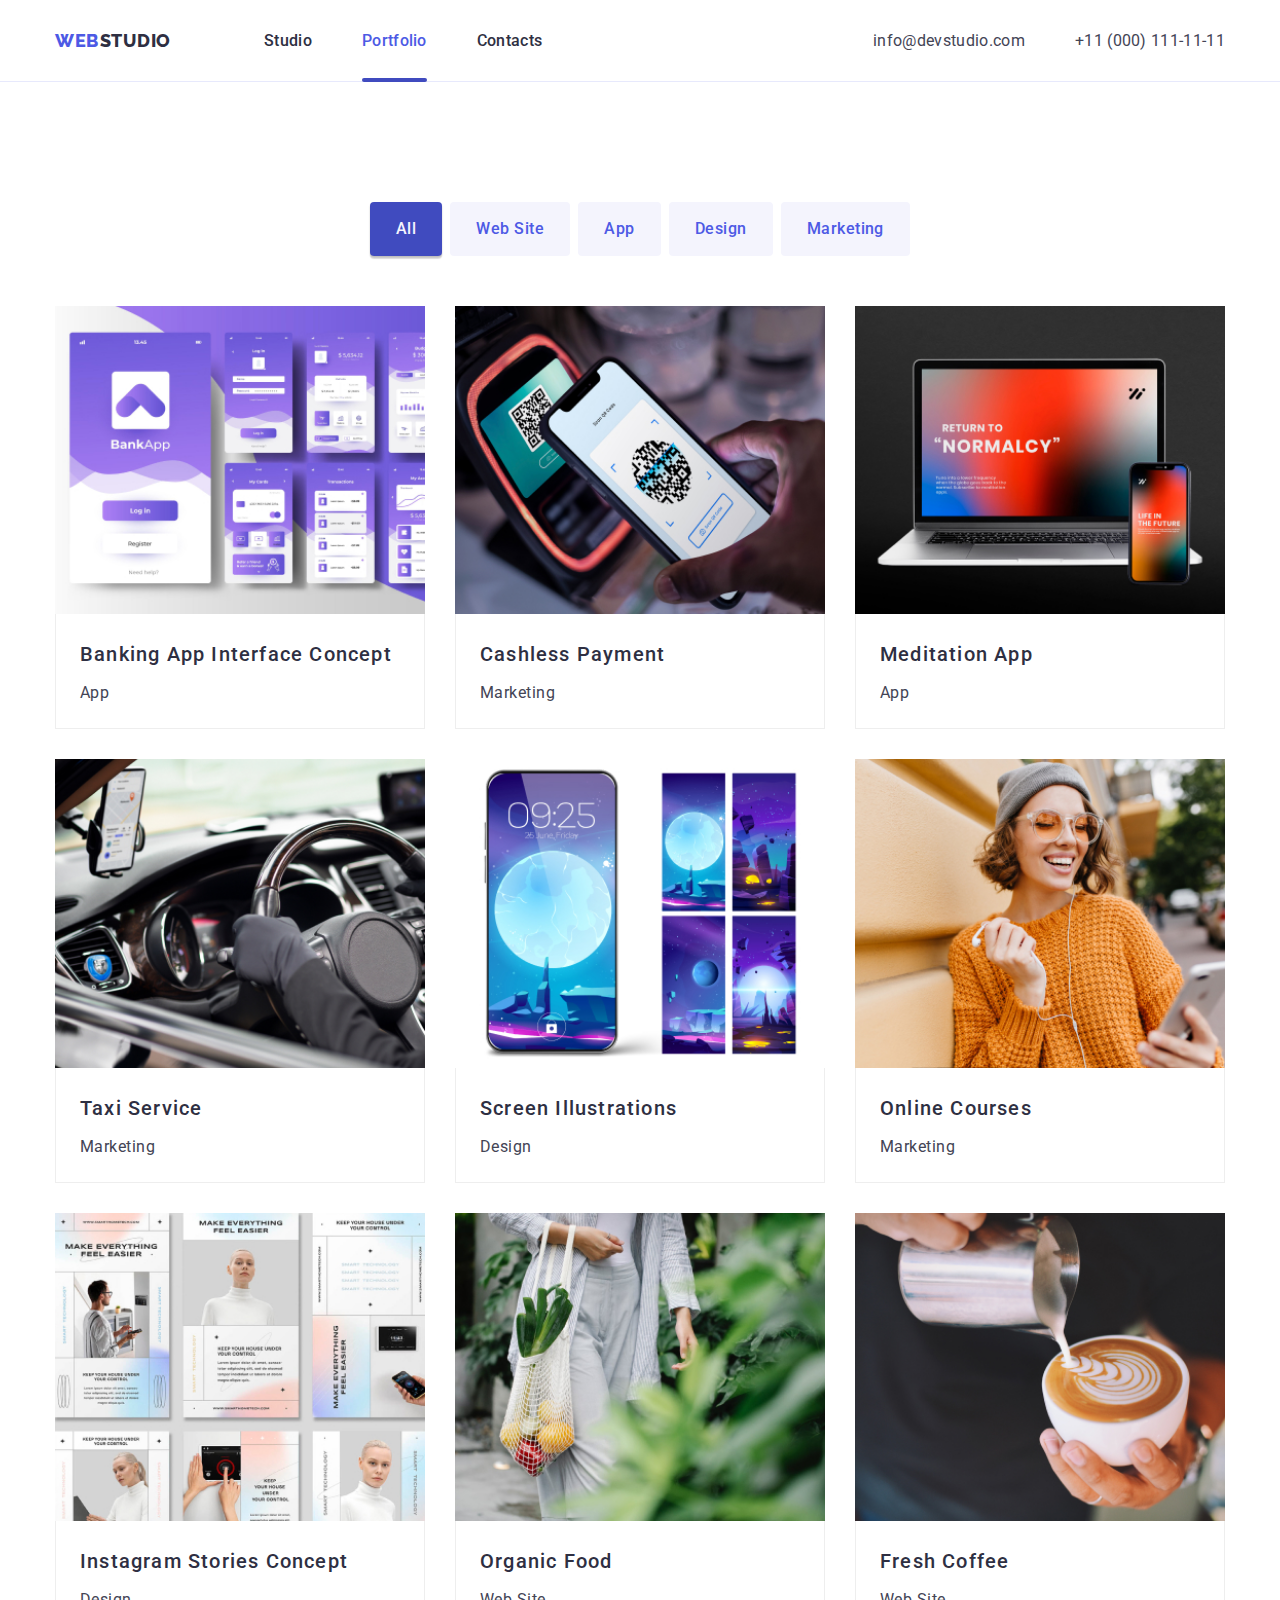
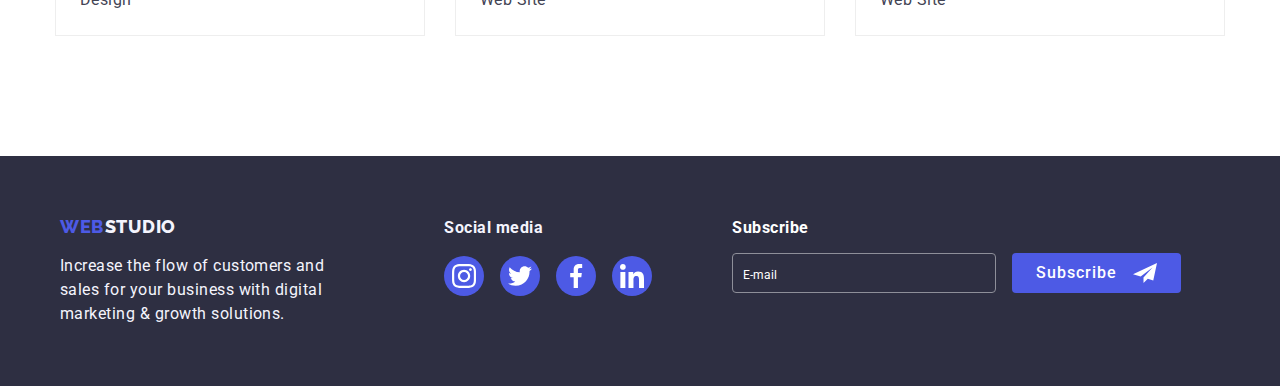
==== commit 530376e4: "update" ====
--- a/portfolio.html
+++ b/portfolio.html
@@ -361,14 +361,12 @@
                 />
               </label>
 
-              <!-- <div class="subscribe-block"> -->
               <button class="subscribe-modal" type="submit">
                 Subscribe
                 <svg class="subscribe-icon" width="24" height="24">
                   <use href="./images/icons.svg#icon-subscribe"></use>
                 </svg>
               </button>
-              <!-- </div> -->
             </form>
           </div>
         </div>
--- a/css/style.css
+++ b/css/style.css
@@ -624,8 +624,6 @@
 
 .email-form {
   display: inline-flex;
-  width: 453px;
-  height: 80px;
   flex-shrink: 0;
 }
 
